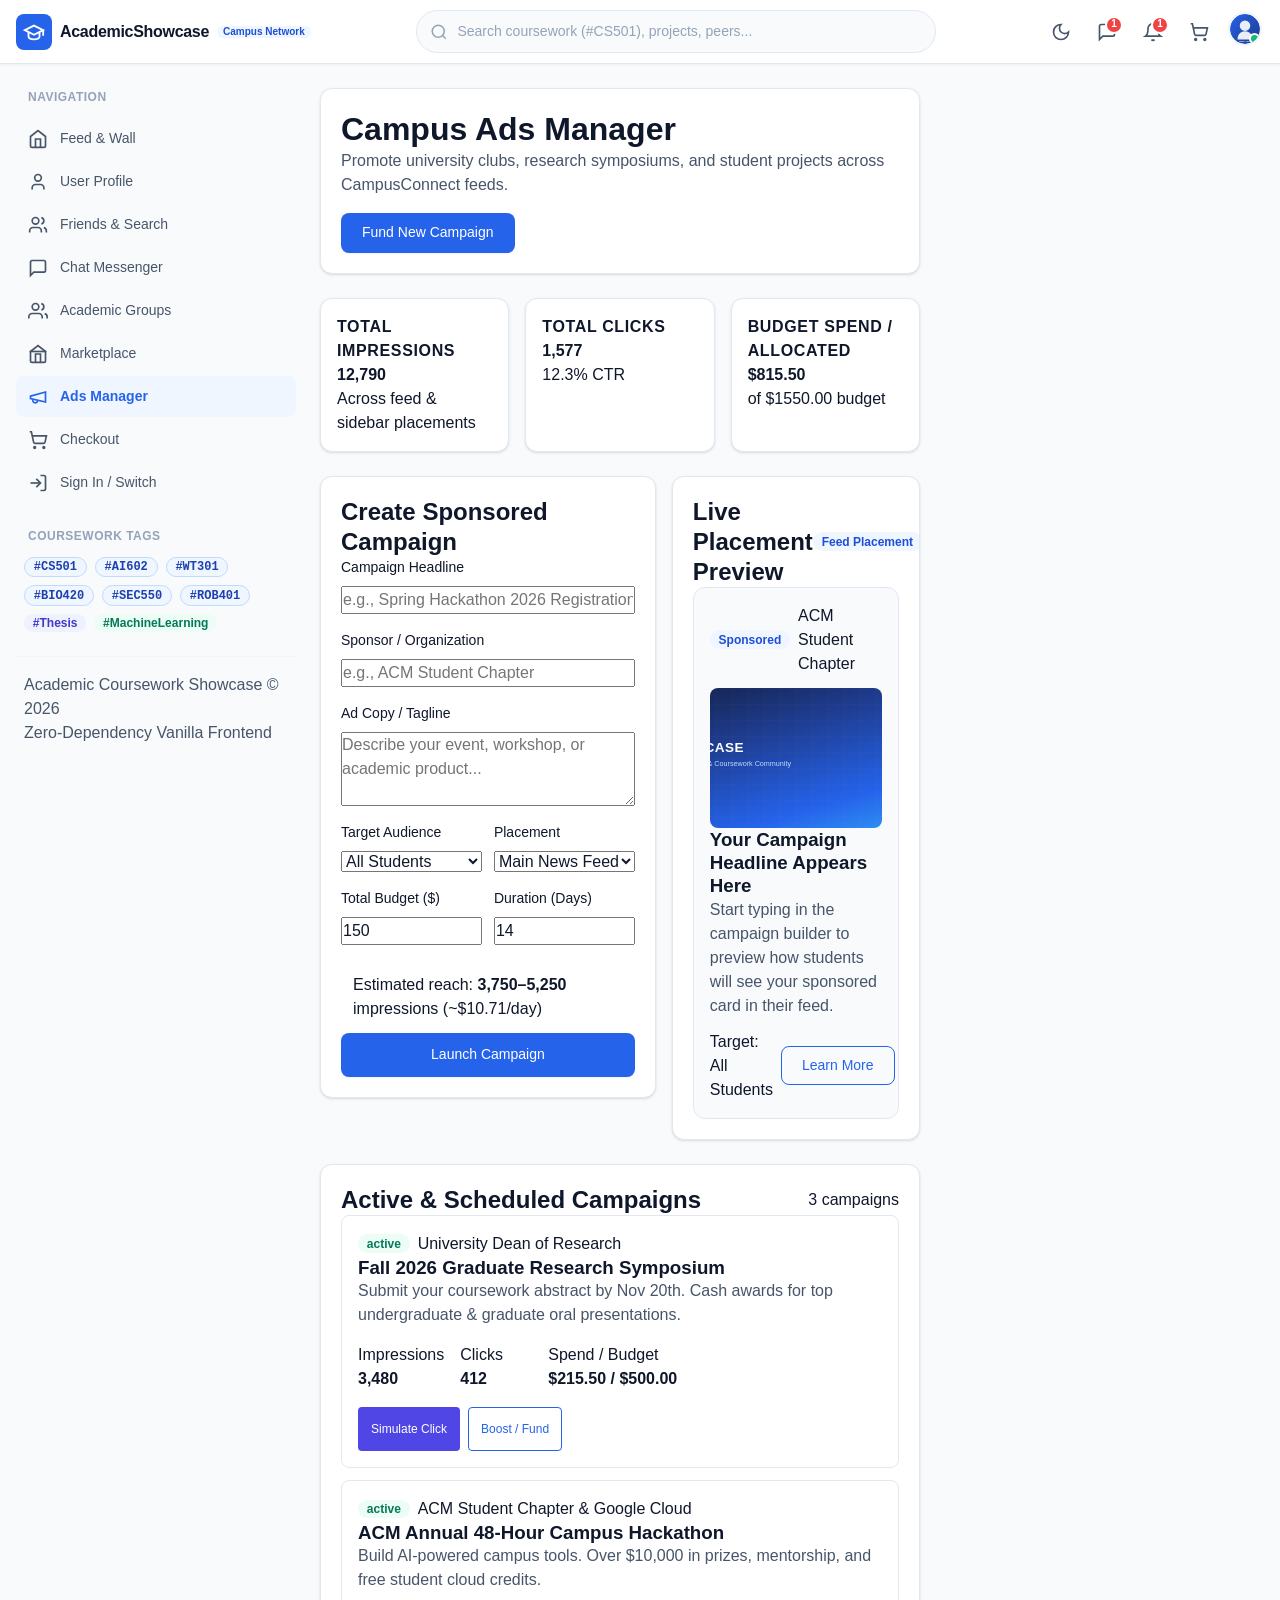
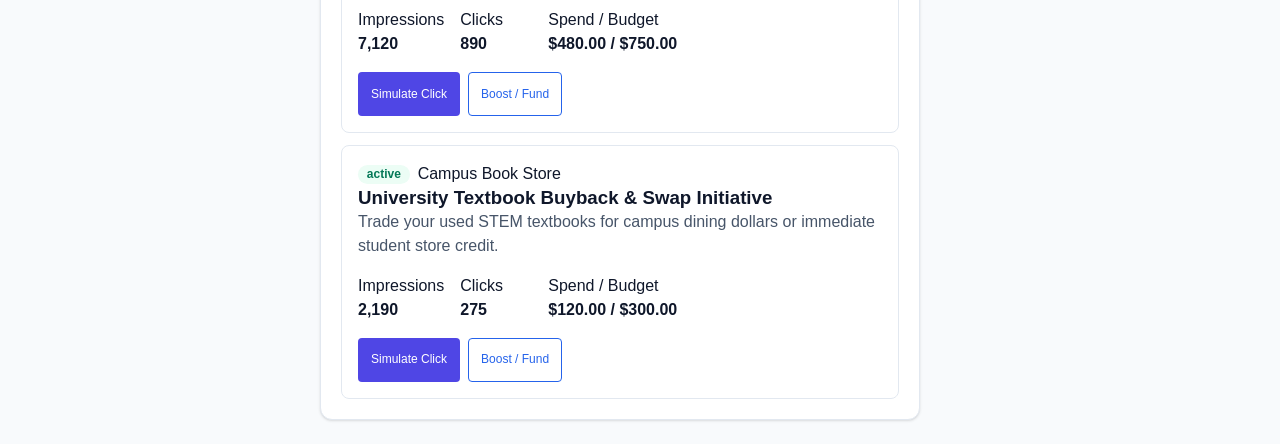
==== pages/ads-manager.html @ 29a6828a "feat(ads): implement campus ads manager KPIs, campaign creator, live preview, and feed injection" ====
<!DOCTYPE html>
<html lang="en" data-theme="light">
<head>
  <meta charset="UTF-8" />
  <meta name="viewport" content="width=device-width, initial-scale=1.0" />
  <title>Ads Manager — CampusConnect</title>
  <meta name="description" content="Create, preview, and track sponsored academic showcase campaigns and hackathon promotions." />
  <link rel="stylesheet" href="../css/variables.css" />
  <link rel="stylesheet" href="../css/reset.css" />
  <link rel="stylesheet" href="../css/layout.css" />
  <link rel="stylesheet" href="../css/components.css" />
  <link rel="stylesheet" href="../css/pages/ads.css" />
</head>
<body>
  <div class="app-shell">
    <div id="navbarMount"></div>

    <div class="app-layout app-layout--two-col">
      <div id="sidebarMount"></div>

      <main class="main-content" id="mainContent">
        <header class="card ads-page-header mb-4">
          <div>
            <h1 class="font-xl font-weight-bold">Campus Ads Manager</h1>
            <p class="font-sm text-secondary mt-1">
              Promote university clubs, research symposiums, and student projects across CampusConnect feeds.
            </p>
          </div>
          <a href="checkout.html?type=ad" class="btn btn-primary">Fund New Campaign</a>
        </header>

        <!-- KPI Metrics Dashboard -->
        <section class="ads-kpi-grid mb-4" aria-label="Campaign Performance Metrics">
          <article class="card kpi-card">
            <span class="font-xs text-secondary kpi-label">Total Impressions</span>
            <strong class="font-xl font-weight-bold mt-1" id="kpiImpressions">0</strong>
            <span class="font-xs text-success mt-1">Across feed &amp; sidebar placements</span>
          </article>

          <article class="card kpi-card">
            <span class="font-xs text-secondary kpi-label">Total Clicks</span>
            <strong class="font-xl font-weight-bold mt-1" id="kpiClicks">0</strong>
            <span class="font-xs text-primary mt-1" id="kpiCtr">0.0% CTR</span>
          </article>

          <article class="card kpi-card">
            <span class="font-xs text-secondary kpi-label">Budget Spend / Allocated</span>
            <strong class="font-xl font-weight-bold mt-1" id="kpiSpend">$0.00</strong>
            <span class="font-xs text-secondary mt-1" id="kpiBudgetAllocated">of $0.00 budget</span>
          </article>
        </section>

        <!-- Campaign Builder + Live Preview Split -->
        <section class="ads-builder-grid mb-4" aria-label="Campaign Creator and Live Preview">
          <div class="card ads-form-card">
            <h2 class="font-md font-weight-semibold mb-3">Create Sponsored Campaign</h2>
            <form id="ad-campaign-form">
              <div class="form-group">
                <label class="form-label" for="adTitleInput">Campaign Headline</label>
                <input
                  type="text"
                  id="adTitleInput"
                  class="form-input"
                  required
                  placeholder="e.g., Spring Hackathon 2026 Registration"
                />
              </div>

              <div class="form-group">
                <label class="form-label" for="adSponsorInput">Sponsor / Organization</label>
                <input
                  type="text"
                  id="adSponsorInput"
                  class="form-input"
                  required
                  placeholder="e.g., ACM Student Chapter"
                />
              </div>

              <div class="form-group">
                <label class="form-label" for="adTaglineInput">Ad Copy / Tagline</label>
                <textarea
                  id="adTaglineInput"
                  class="form-input"
                  rows="3"
                  required
                  placeholder="Describe your event, workshop, or academic product..."
                ></textarea>
              </div>

              <div class="ads-form-row-2">
                <div class="form-group">
                  <label class="form-label" for="adAudienceInput">Target Audience</label>
                  <select id="adAudienceInput" class="form-input">
                    <option value="All Students">All Students</option>
                    <option value="CS & Engineering">CS &amp; Engineering</option>
                    <option value="Data Science & AI">Data Science &amp; AI</option>
                    <option value="Design & Media">Design &amp; Media</option>
                    <option value="Final Year Capstone">Final Year Capstone</option>
                  </select>
                </div>

                <div class="form-group">
                  <label class="form-label" for="adPlacementInput">Placement</label>
                  <select id="adPlacementInput" class="form-input">
                    <option value="feed">Main News Feed</option>
                    <option value="all">Feed &amp; Right Rail</option>
                  </select>
                </div>
              </div>

              <div class="ads-form-row-2">
                <div class="form-group">
                  <label class="form-label" for="adBudgetInput">Total Budget ($)</label>
                  <input type="number" id="adBudgetInput" class="form-input" min="10" step="5" value="150" required />
                </div>

                <div class="form-group">
                  <label class="form-label" for="adDurationInput">Duration (Days)</label>
                  <input type="number" id="adDurationInput" class="form-input" min="1" max="90" value="14" required />
                </div>
              </div>

              <div class="ads-estimator font-xs text-secondary mb-3" id="adEstimatorBox">
                Estimated reach: <strong>3,750–5,200</strong> impressions (~$10.71/day)
              </div>

              <p id="adFormFeedback" class="font-xs mb-3 hidden" role="status"></p>

              <button type="submit" class="btn btn-primary btn-block" id="launchCampaignBtn">
                Launch Campaign
              </button>
            </form>
          </div>

          <!-- Live Ad Preview -->
          <aside class="card ads-preview-card" aria-label="Live Ad Preview">
            <div class="flex items-center justify-between mb-3">
              <h2 class="font-md font-weight-semibold">Live Placement Preview</h2>
              <span class="badge badge-primary" id="previewPlacementBadge">Feed Placement</span>
            </div>

            <div id="ad-live-preview" class="ad-preview">
              <div class="ad-preview-header">
                <span class="badge badge-primary">Sponsored</span>
                <span class="font-xs text-muted" id="previewSponsorName">ACM Student Chapter</span>
              </div>
              <img src="../assets/images/cover-default.svg" alt="Campaign banner preview" class="ad-preview-banner" />
              <h3 class="font-md font-weight-bold mt-3" id="previewAdTitle">Your Campaign Headline Appears Here</h3>
              <p class="font-sm text-secondary mt-2" id="previewAdTagline">
                Start typing in the campaign builder to preview how students will see your sponsored card in their feed.
              </p>
              <div class="ad-preview-footer mt-3">
                <span class="font-xs text-muted" id="previewAudience">Target: All Students</span>
                <button type="button" class="btn btn-outline-primary btn-xs">Learn More</button>
              </div>
            </div>
          </aside>
        </section>

        <!-- Active Campaigns List -->
        <section class="card ads-campaigns-section" aria-label="Active Campaigns">
          <div class="flex items-center justify-between gap-2 mb-3">
            <h2 class="font-md font-weight-semibold">Active &amp; Scheduled Campaigns</h2>
            <span class="font-xs text-secondary" id="campaignsCountLabel">0 campaigns</span>
          </div>

          <div id="campaignsList" class="campaigns-list"></div>
        </section>
      </main>
    </div>

    <div id="mobileNavMount"></div>
  </div>

  <script type="module" src="../js/pages/ads.js"></script>
</body>
</html>
---- css/variables.css ----
/**
 * Academic Coursework Showcase — Design Tokens & Theme Variables
 * css/variables.css
 */

:root {
  /* Color Palette — Primary (Sapphire Blue) */
  --color-primary-50: #eff6ff;
  --color-primary-100: #dbeafe;
  --color-primary-200: #bfdbfe;
  --color-primary-300: #93c5fd;
  --color-primary-400: #60a5fa;
  --color-primary-500: #3b82f6;
  --color-primary-600: #2563eb;
  --color-primary-700: #1d4ed8;
  --color-primary-800: #1e40af;
  --color-primary-900: #1e3a8a;
  --color-primary: #2563eb;
  --color-primary-hover: #1d4ed8;
  --color-primary-light: #eff6ff;
  --color-primary-contrast: #ffffff;

  /* Color Palette — Secondary (Indigo) */
  --color-secondary-50: #eef2ff;
  --color-secondary-100: #e0e7ff;
  --color-secondary-200: #c7d2fe;
  --color-secondary-300: #a5b4fc;
  --color-secondary-500: #6366f1;
  --color-secondary-600: #4f46e5;
  --color-secondary-700: #4338ca;
  --color-secondary: #4f46e5;
  --color-secondary-hover: #4338ca;

  /* Color Palette — Accent / Success (Emerald Green) */
  --color-accent-50: #ecfdf5;
  --color-accent-100: #d1fae5;
  --color-accent-500: #10b981;
  --color-accent-600: #059669;
  --color-accent-700: #047857;
  --color-accent: #059669;
  --color-accent-hover: #047857;
  --color-success: #10b981;
  --color-success-bg: #ecfdf5;

  /* Status Colors */
  --color-warning-50: #fffbeb;
  --color-warning-500: #f59e0b;
  --color-warning-600: #d97706;
  --color-warning: #f59e0b;
  --color-warning-bg: #fffbeb;

  --color-danger-50: #fef2f2;
  --color-danger-500: #ef4444;
  --color-danger-600: #dc2626;
  --color-danger: #ef4444;
  --color-danger-bg: #fef2f2;

  --color-info-50: #f0f9ff;
  --color-info-500: #0ea5e9;
  --color-info-600: #0284c7;
  --color-info: #0284c7;

  /* Neutrals (Slate / Gray) */
  --color-gray-50: #f8fafc;
  --color-gray-100: #f1f5f9;
  --color-gray-200: #e2e8f0;
  --color-gray-300: #cbd5e1;
  --color-gray-400: #94a3b8;
  --color-gray-500: #64748b;
  --color-gray-600: #475569;
  --color-gray-700: #334155;
  --color-gray-800: #1e293b;
  --color-gray-900: #0f172a;

  /* Semantic Light Surfaces */
  --bg-body: #f8fafc;
  --bg-surface: #ffffff;
  --bg-surface-hover: #f1f5f9;
  --bg-surface-active: #e2e8f0;
  --bg-surface-subtle: #f8fafc;
  --bg-sidebar: #ffffff;
  --bg-card: #ffffff;
  --bg-input: #ffffff;
  --bg-modal-overlay: rgba(15, 23, 42, 0.6);

  /* Typography Colors */
  --text-primary: #0f172a;
  --text-secondary: #475569;
  --text-muted: #94a3b8;
  --text-inverse: #ffffff;
  --text-link: #2563eb;
  --text-link-hover: #1d4ed8;

  /* Border Colors */
  --border-color: #e2e8f0;
  --border-color-light: #f1f5f9;
  --border-color-strong: #cbd5e1;
  --border-focus: #3b82f6;

  /* Typography */
  --font-sans: 'Inter', -apple-system, BlinkMacSystemFont, 'Segoe UI', Roboto, Helvetica, Arial, sans-serif;
  --font-mono: ui-monospace, SFMono-Regular, Menlo, Monaco, Consolas, monospace;

  --font-xs: 0.75rem;     /* 12px */
  --font-sm: 0.875rem;    /* 14px */
  --font-base: 1rem;       /* 16px */
  --font-lg: 1.125rem;    /* 18px */
  --font-xl: 1.25rem;     /* 20px */
  --font-2xl: 1.5rem;     /* 24px */
  --font-3xl: 1.875rem;   /* 30px */

  --font-weight-normal: 400;
  --font-weight-medium: 500;
  --font-weight-semibold: 600;
  --font-weight-bold: 700;
  --font-weight-extrabold: 800;

  --line-height-tight: 1.25;
  --line-height-normal: 1.5;
  --line-height-relaxed: 1.625;

  /* Spacing */
  --space-1: 0.25rem;  /* 4px */
  --space-2: 0.5rem;   /* 8px */
  --space-3: 0.75rem;  /* 12px */
  --space-4: 1rem;     /* 16px */
  --space-5: 1.25rem;  /* 20px */
  --space-6: 1.5rem;   /* 24px */
  --space-7: 1.75rem;  /* 28px */
  --space-8: 2rem;     /* 32px */
  --space-10: 2.5rem;  /* 40px */
  --space-12: 3rem;    /* 48px */

  /* Border Radii */
  --radius-sm: 4px;
  --radius-md: 8px;
  --radius-lg: 12px;
  --radius-xl: 16px;
  --radius-2xl: 20px;
  --radius-full: 9999px;

  /* Shadows */
  --shadow-xs: 0 1px 2px 0 rgba(0, 0, 0, 0.05);
  --shadow-sm: 0 1px 3px 0 rgba(0, 0, 0, 0.1), 0 1px 2px -1px rgba(0, 0, 0, 0.1);
  --shadow-md: 0 4px 6px -1px rgba(0, 0, 0, 0.1), 0 2px 4px -2px rgba(0, 0, 0, 0.1);
  --shadow-lg: 0 10px 15px -3px rgba(0, 0, 0, 0.1), 0 4px 6px -4px rgba(0, 0, 0, 0.1);
  --shadow-xl: 0 20px 25px -5px rgba(0, 0, 0, 0.1), 0 8px 10px -6px rgba(0, 0, 0, 0.1);

  /* Transitions */
  --transition-fast: 150ms cubic-bezier(0.4, 0, 0.2, 1);
  --transition-base: 250ms cubic-bezier(0.4, 0, 0.2, 1);
  --transition-slow: 350ms cubic-bezier(0.4, 0, 0.2, 1);

  /* Layout dimensions */
  --navbar-height: 64px;
  --sidebar-width: 280px;
  --right-sidebar-width: 320px;
  --max-content-width: 1440px;

  /* Z-index layers */
  --z-index-dropdown: 1000;
  --z-index-sticky: 1020;
  --z-index-drawer: 1030;
  --z-index-modal-backdrop: 1040;
  --z-index-modal: 1050;
  --z-index-toast: 1080;
}

/* Dark Mode Tokens */
[data-theme="dark"] {
  --bg-body: #0b1120;
  --bg-surface: #1e293b;
  --bg-surface-hover: #334155;
  --bg-surface-active: #475569;
  --bg-surface-subtle: #131d2e;
  --bg-sidebar: #0f172a;
  --bg-card: #1e293b;
  --bg-input: #0f172a;
  --bg-modal-overlay: rgba(0, 0, 0, 0.75);

  --text-primary: #f8fafc;
  --text-secondary: #cbd5e1;
  --text-muted: #64748b;
  --text-inverse: #0f172a;
  --text-link: #60a5fa;
  --text-link-hover: #93c5fd;

  --border-color: #334155;
  --border-color-light: #1e293b;
  --border-color-strong: #475569;
  --border-focus: #60a5fa;

  --color-primary-light: rgba(37, 99, 235, 0.15);
  --color-secondary-50: rgba(79, 70, 229, 0.15);
  --color-secondary-300: #818cf8;
  --color-accent-50: rgba(16, 185, 129, 0.15);
  --color-warning-50: rgba(245, 158, 11, 0.15);
  --color-danger-50: rgba(239, 68, 68, 0.15);

  --shadow-xs: 0 1px 2px 0 rgba(0, 0, 0, 0.3);
  --shadow-sm: 0 1px 3px 0 rgba(0, 0, 0, 0.4), 0 1px 2px -1px rgba(0, 0, 0, 0.4);
  --shadow-md: 0 4px 6px -1px rgba(0, 0, 0, 0.4), 0 2px 4px -2px rgba(0, 0, 0, 0.4);
  --shadow-lg: 0 10px 15px -3px rgba(0, 0, 0, 0.5), 0 4px 6px -4px rgba(0, 0, 0, 0.5);
  --shadow-xl: 0 20px 25px -5px rgba(0, 0, 0, 0.6), 0 8px 10px -6px rgba(0, 0, 0, 0.6);
}
---- css/layout.css ----
/**
 * Academic Coursework Showcase — Core Layout Grid & Responsive Architecture
 * css/layout.css
 */

/* App Wrapper */
.app-shell {
  display: flex;
  flex-direction: column;
  min-height: 100vh;
  background-color: var(--bg-body);
}

/* Global Container */
.container {
  width: 100%;
  max-width: var(--max-content-width);
  margin-left: auto;
  margin-right: auto;
  padding-left: var(--space-4);
  padding-right: var(--space-4);
}

/* 3-Column Desktop Application Grid */
.app-layout {
  display: grid;
  grid-template-columns: var(--sidebar-width) minmax(0, 1fr) var(--right-sidebar-width);
  gap: var(--space-6);
  max-width: var(--max-content-width);
  margin: 0 auto;
  padding: var(--space-6) var(--space-4);
  min-height: calc(100vh - var(--navbar-height));
  width: 100%;
}

/* Left Navigation Column */
.sidebar-left {
  position: sticky;
  top: calc(var(--navbar-height) + var(--space-6));
  height: calc(100vh - var(--navbar-height) - var(--space-8));
  overflow-y: auto;
  scrollbar-width: thin;
}

/* Center Content Column */
.main-content {
  min-width: 0;
  display: flex;
  flex-direction: column;
  gap: var(--space-6);
}

/* Right Widget / Sponsored Column */
.sidebar-right {
  position: sticky;
  top: calc(var(--navbar-height) + var(--space-6));
  height: calc(100vh - var(--navbar-height) - var(--space-8));
  overflow-y: auto;
  scrollbar-width: thin;
  display: flex;
  flex-direction: column;
  gap: var(--space-6);
}

/* Custom Scrollbars for Sidebars */
.sidebar-left::-webkit-scrollbar,
.sidebar-right::-webkit-scrollbar {
  width: 6px;
}

.sidebar-left::-webkit-scrollbar-thumb,
.sidebar-right::-webkit-scrollbar-thumb {
  background-color: var(--border-color-strong);
  border-radius: var(--radius-full);
}

/* ==========================================================================
   Mobile Off-Canvas Drawer & Overlay
   ========================================================================== */
.drawer-backdrop {
  position: fixed;
  inset: 0;
  background-color: var(--bg-modal-overlay);
  z-index: var(--z-index-drawer);
  opacity: 0;
  visibility: hidden;
  transition: opacity var(--transition-base), visibility var(--transition-base);
}

body.drawer-open .drawer-backdrop {
  opacity: 1;
  visibility: visible;
}

/* Lock body scroll when drawer or modal is active */
body.drawer-open,
body.modal-open {
  overflow: hidden;
}

/* ==========================================================================
   Mobile Bottom Tab Navigation
   ========================================================================== */
.mobile-bottom-nav {
  display: none;
  position: fixed;
  bottom: 0;
  left: 0;
  right: 0;
  height: 60px;
  background-color: var(--bg-surface);
  border-top: 1px solid var(--border-color);
  z-index: var(--z-index-sticky);
  box-shadow: 0 -2px 10px rgba(0, 0, 0, 0.05);
  justify-content: space-around;
  align-items: center;
  padding: 0 var(--space-2);
}

.mobile-bottom-nav-item {
  display: flex;
  flex-direction: column;
  align-items: center;
  justify-content: center;
  flex: 1;
  height: 100%;
  color: var(--text-secondary);
  font-size: var(--font-xs);
  gap: 2px;
  min-width: 48px;
  min-height: 48px;
  text-decoration: none;
  transition: color var(--transition-fast);
}

.mobile-bottom-nav-item.active,
.mobile-bottom-nav-item:hover {
  color: var(--color-primary);
}

.mobile-bottom-nav-item svg {
  width: 22px;
  height: 22px;
}

/* ==========================================================================
   Responsive Breakpoints
   ========================================================================== */

/* Tablet Breakpoint (768px - 1024px): 2 Columns */
@media (max-width: 1024px) {
  .app-layout {
    grid-template-columns: 240px minmax(0, 1fr);
    gap: var(--space-4);
    padding: var(--space-4);
  }

  .sidebar-right {
    display: none; /* Collapsed on tablet */
  }

  .hide-tablet {
    display: none !important;
  }
}

/* Mobile Breakpoint (< 768px): 1 Column + Drawer + Bottom Nav */
@media (max-width: 768px) {
  .app-layout {
    display: block;
    padding: var(--space-3) var(--space-3) 76px var(--space-3);
  }

  /* Left sidebar transforms into off-canvas drawer */
  .sidebar-left {
    position: fixed;
    top: 0;
    left: 0;
    bottom: 0;
    width: 280px;
    height: 100vh;
    background-color: var(--bg-surface);
    box-shadow: var(--shadow-xl);
    z-index: calc(var(--z-index-drawer) + 1);
    transform: translateX(-100%);
    transition: transform var(--transition-base);
    padding: var(--space-6) var(--space-4);
    display: flex;
    flex-direction: column;
    overflow-y: auto;
  }

  body.drawer-open .sidebar-left {
    transform: translateX(0);
  }

  .sidebar-right {
    display: none;
  }

  .mobile-bottom-nav {
    display: flex;
  }

  .hide-mobile {
    display: none !important;
  }

  .show-mobile {
    display: block !important;
  }
}

/* Desktop Only Helpers */
@media (min-width: 769px) {
  .show-mobile {
    display: none !important;
  }
}

/* ==========================================================================
   Utility Flex & Grid Helpers
   ========================================================================== */
.flex { display: flex; }
.flex-col { display: flex; flex-direction: column; }
.items-center { align-items: center; }
.items-start { align-items: flex-start; }
.items-end { align-items: flex-end; }
.justify-between { justify-content: space-between; }
.justify-center { justify-content: center; }
.justify-end { justify-content: flex-end; }
.flex-1 { flex: 1; }
.flex-wrap { flex-wrap: wrap; }
.gap-1 { gap: var(--space-1); }
.gap-2 { gap: var(--space-2); }
.gap-3 { gap: var(--space-3); }
.gap-4 { gap: var(--space-4); }
.gap-6 { gap: var(--space-6); }
---- css/components.css ----
/**
 * Academic Coursework Showcase — Reusable UI Components
 * css/components.css
 */

/* ==========================================================================
   Buttons
   ========================================================================== */
.btn {
  display: inline-flex;
  align-items: center;
  justify-content: center;
  gap: var(--space-2);
  padding: 0.625rem 1.25rem;
  font-size: var(--font-sm);
  font-weight: var(--font-weight-medium);
  line-height: 1.25;
  border-radius: var(--radius-md);
  border: 1px solid transparent;
  cursor: pointer;
  transition: all var(--transition-fast);
  white-space: nowrap;
  user-select: none;
  text-decoration: none;
}

.btn:active {
  transform: translateY(1px);
}

.btn:focus-visible {
  outline: 2px solid var(--border-focus);
  outline-offset: 2px;
}

/* Button Variants */
.btn-primary {
  background-color: var(--color-primary);
  color: var(--color-primary-contrast);
  box-shadow: var(--shadow-xs);
}

.btn-primary:hover {
  background-color: var(--color-primary-hover);
  color: var(--color-primary-contrast);
  box-shadow: var(--shadow-sm);
}

.btn-secondary {
  background-color: var(--color-secondary);
  color: #ffffff;
}

.btn-secondary:hover {
  background-color: var(--color-secondary-hover);
  color: #ffffff;
}

.btn-accent {
  background-color: var(--color-accent);
  color: #ffffff;
}

.btn-accent:hover {
  background-color: var(--color-accent-hover);
  color: #ffffff;
}

.btn-outline {
  background-color: transparent;
  border-color: var(--border-color-strong);
  color: var(--text-primary);
}

.btn-outline:hover {
  background-color: var(--bg-surface-hover);
  border-color: var(--text-secondary);
}

.btn-outline-primary {
  background-color: transparent;
  border-color: var(--color-primary);
  color: var(--color-primary);
}

.btn-outline-primary:hover {
  background-color: var(--color-primary-light);
}

.btn-ghost {
  background-color: transparent;
  color: var(--text-secondary);
}

.btn-ghost:hover {
  background-color: var(--bg-surface-hover);
  color: var(--text-primary);
}

.btn-danger {
  background-color: var(--color-danger);
  color: #ffffff;
}

.btn-danger:hover {
  background-color: var(--color-danger-600);
  color: #ffffff;
}

/* Button Sizes */
.btn-sm {
  padding: 0.375rem 0.75rem;
  font-size: var(--font-xs);
  border-radius: var(--radius-sm);
}

.btn-lg {
  padding: 0.75rem 1.5rem;
  font-size: var(--font-base);
  border-radius: var(--radius-lg);
}

.btn-icon {
  padding: 0.5rem;
  width: 38px;
  height: 38px;
  border-radius: var(--radius-full);
}

.btn-icon-sm {
  padding: 0.25rem;
  width: 30px;
  height: 30px;
  border-radius: var(--radius-full);
}

.btn-block {
  width: 100%;
}

/* ==========================================================================
   Cards
   ========================================================================== */
.card {
  background-color: var(--bg-card);
  border: 1px solid var(--border-color);
  border-radius: var(--radius-lg);
  box-shadow: var(--shadow-sm);
  overflow: hidden;
  transition: box-shadow var(--transition-fast), border-color var(--transition-fast);
}

.card-interactive:hover {
  box-shadow: var(--shadow-md);
  border-color: var(--border-color-strong);
}

.card-header {
  display: flex;
  align-items: center;
  justify-content: space-between;
  padding: var(--space-4) var(--space-5);
  border-bottom: 1px solid var(--border-color);
  background-color: var(--bg-card);
}

.card-body {
  padding: var(--space-5);
}

.card-footer {
  display: flex;
  align-items: center;
  justify-content: space-between;
  padding: var(--space-4) var(--space-5);
  border-top: 1px solid var(--border-color);
  background-color: var(--bg-surface-subtle);
}

/* ==========================================================================
   Badges
   ========================================================================== */
.badge {
  display: inline-flex;
  align-items: center;
  gap: var(--space-1);
  padding: 0.2rem 0.55rem;
  font-size: var(--font-xs);
  font-weight: var(--font-weight-semibold);
  line-height: 1;
  border-radius: var(--radius-full);
  white-space: nowrap;
}

.badge-primary {
  background-color: var(--color-primary-light);
  color: var(--color-primary-700);
}

.badge-secondary {
  background-color: var(--color-secondary-50);
  color: var(--color-secondary-700);
}

.badge-accent,
.badge-success {
  background-color: var(--color-accent-50);
  color: var(--color-accent-700);
}

.badge-warning {
  background-color: var(--color-warning-50);
  color: var(--color-warning-600);
}

.badge-danger {
  background-color: var(--color-danger-50);
  color: var(--color-danger-600);
}

.badge-course {
  background-color: var(--color-primary-50);
  color: var(--color-primary-800);
  border: 1px solid var(--color-primary-200);
  font-family: var(--font-mono);
}

[data-theme="dark"] .badge-primary {
  color: var(--color-primary-300);
}
[data-theme="dark"] .badge-course {
  background-color: rgba(37, 99, 235, 0.2);
  color: var(--color-primary-300);
  border-color: rgba(37, 99, 235, 0.4);
}

/* ==========================================================================
   Form Controls & Inputs
   ========================================================================== */
.form-group {
  display: flex;
  flex-direction: column;
  gap: var(--space-2);
  margin-bottom: var(--space-4);
}

.form-label {
  font-size: var(--font-sm);
  font-weight: var(--font-weight-medium);
  color: var(--text-primary);
}

.form-control {
  width: 100%;
  padding: 0.625rem 0.875rem;
  font-size: var(--font-sm);
  color: var(--text-primary);
  background-color: var(--bg-input);
  border: 1px solid var(--border-color);
  border-radius: var(--radius-md);
  transition: border-color var(--transition-fast), box-shadow var(--transition-fast);
}

.form-control:focus {
  outline: none;
  border-color: var(--border-focus);
  box-shadow: 0 0 0 3px rgba(37, 99, 235, 0.15);
}

.form-control::placeholder {
  color: var(--text-muted);
}

textarea.form-control {
  resize: vertical;
  min-height: 80px;
}

.input-group {
  position: relative;
  display: flex;
  align-items: center;
  width: 100%;
}

.input-group .form-control {
  padding-left: 2.5rem;
}

.input-group-icon {
  position: absolute;
  left: 0.875rem;
  color: var(--text-muted);
  pointer-events: none;
  display: flex;
  align-items: center;
  justify-content: center;
}

.input-group-icon svg {
  width: 18px;
  height: 18px;
}

.form-helper {
  font-size: var(--font-xs);
  color: var(--text-muted);
}

.is-invalid {
  border-color: var(--color-danger) !important;
}

.invalid-feedback {
  font-size: var(--font-xs);
  color: var(--color-danger);
  margin-top: 2px;
}

/* ==========================================================================
   Avatars
   ========================================================================== */
.avatar {
  position: relative;
  display: inline-flex;
  align-items: center;
  justify-content: center;
  border-radius: var(--radius-full);
  overflow: hidden;
  background-color: var(--bg-surface-hover);
  border: 2px solid var(--border-color-light);
  flex-shrink: 0;
  width: 40px;
  height: 40px;
}

.avatar img {
  width: 100%;
  height: 100%;
  object-fit: cover;
}

.avatar-xs { width: 26px; height: 26px; }
.avatar-sm { width: 34px; height: 34px; }
.avatar-md { width: 42px; height: 42px; }
.avatar-lg { width: 56px; height: 56px; }
.avatar-xl { width: 84px; height: 84px; }
.avatar-2xl { width: 120px; height: 120px; }

/* Status dot on avatar */
.avatar-status {
  position: absolute;
  bottom: 0;
  right: 0;
  width: 11px;
  height: 11px;
  border-radius: var(--radius-full);
  border: 2px solid var(--bg-surface);
}

.avatar-status.online { background-color: var(--color-success); }
.avatar-status.offline { background-color: var(--color-gray-400); }

/* ==========================================================================
   Dropdowns
   ========================================================================== */
.dropdown {
  position: relative;
  display: inline-block;
}

.dropdown-menu {
  position: absolute;
  top: calc(100% + var(--space-2));
  right: 0;
  min-width: 210px;
  background-color: var(--bg-surface);
  border: 1px solid var(--border-color);
  border-radius: var(--radius-lg);
  box-shadow: var(--shadow-lg);
  padding: var(--space-2);
  z-index: var(--z-index-dropdown);
  display: none;
  flex-direction: column;
  gap: 2px;
}

.dropdown.open .dropdown-menu,
.dropdown-menu.show {
  display: flex;
}

.dropdown-item {
  display: flex;
  align-items: center;
  gap: var(--space-3);
  padding: var(--space-2) var(--space-3);
  font-size: var(--font-sm);
  color: var(--text-primary);
  border-radius: var(--radius-sm);
  cursor: pointer;
  text-decoration: none;
  transition: background-color var(--transition-fast), color var(--transition-fast);
}

.dropdown-item:hover {
  background-color: var(--bg-surface-hover);
  color: var(--color-primary);
}

.dropdown-item svg {
  width: 18px;
  height: 18px;
  color: var(--text-muted);
}

.dropdown-item:hover svg {
  color: var(--color-primary);
}

.dropdown-divider {
  height: 1px;
  background-color: var(--border-color);
  margin: var(--space-1) 0;
}

/* ==========================================================================
   Tabs
   ========================================================================== */
.tab-nav {
  display: flex;
  gap: var(--space-4);
  border-bottom: 1px solid var(--border-color);
  overflow-x: auto;
  scrollbar-width: none;
}

.tab-nav::-webkit-scrollbar {
  display: none;
}

.tab-btn {
  display: inline-flex;
  align-items: center;
  gap: var(--space-2);
  padding: var(--space-3) var(--space-2);
  font-size: var(--font-sm);
  font-weight: var(--font-weight-medium);
  color: var(--text-secondary);
  border-bottom: 2px solid transparent;
  cursor: pointer;
  white-space: nowrap;
  transition: all var(--transition-fast);
}

.tab-btn:hover {
  color: var(--color-primary);
}

.tab-btn.active {
  color: var(--color-primary);
  border-bottom-color: var(--color-primary);
}

.tab-content {
  margin-top: var(--space-4);
}

.tab-pane {
  display: none;
}

.tab-pane.active {
  display: block;
}

/* ==========================================================================
   Modal Dialog
   ========================================================================== */
.modal-backdrop {
  position: fixed;
  inset: 0;
  background-color: var(--bg-modal-overlay);
  backdrop-filter: blur(2px);
  z-index: var(--z-index-modal-backdrop);
  display: flex;
  align-items: center;
  justify-content: center;
  padding: var(--space-4);
  opacity: 0;
  visibility: hidden;
  transition: opacity var(--transition-base), visibility var(--transition-base);
}

.modal-backdrop.open {
  opacity: 1;
  visibility: visible;
}

.modal-dialog {
  background-color: var(--bg-surface);
  border: 1px solid var(--border-color);
  border-radius: var(--radius-xl);
  box-shadow: var(--shadow-xl);
  width: 100%;
  max-width: 560px;
  max-height: calc(100vh - 48px);
  display: flex;
  flex-direction: column;
  transform: scale(0.95);
  transition: transform var(--transition-base);
  overflow: hidden;
}

.modal-backdrop.open .modal-dialog {
  transform: scale(1);
}

.modal-header {
  display: flex;
  align-items: center;
  justify-content: space-between;
  padding: var(--space-4) var(--space-6);
  border-bottom: 1px solid var(--border-color);
}

.modal-title {
  font-size: var(--font-lg);
  font-weight: var(--font-weight-semibold);
  color: var(--text-primary);
}

.modal-close {
  display: flex;
  align-items: center;
  justify-content: center;
  width: 32px;
  height: 32px;
  border-radius: var(--radius-full);
  color: var(--text-muted);
  cursor: pointer;
  transition: background-color var(--transition-fast), color var(--transition-fast);
}

.modal-close:hover {
  background-color: var(--bg-surface-hover);
  color: var(--text-primary);
}

.modal-close svg {
  width: 20px;
  height: 20px;
}

.modal-body {
  padding: var(--space-6);
  overflow-y: auto;
  color: var(--text-secondary);
}

.modal-footer {
  display: flex;
  align-items: center;
  justify-content: flex-end;
  gap: var(--space-3);
  padding: var(--space-4) var(--space-6);
  border-top: 1px solid var(--border-color);
  background-color: var(--bg-surface-subtle);
}
---- css/pages/ads.css ----
/* ==========================================================================
   Ads Manager Page Styles
   KPI metric cards, campaign creator + live preview split, campaign list
   ========================================================================== */

.ads-page-header {
  display: flex;
  align-items: center;
  justify-content: space-between;
  gap: var(--space-4);
  flex-wrap: wrap;
  padding: var(--space-5);
}

.ads-kpi-grid {
  display: grid;
  grid-template-columns: repeat(3, minmax(0, 1fr));
  gap: var(--space-4);
}

.kpi-card {
  display: flex;
  flex-direction: column;
  padding: var(--space-4);
}

.kpi-label {
  text-transform: uppercase;
  letter-spacing: 0.04em;
  font-weight: var(--font-weight-semibold);
}

.ads-builder-grid {
  display: grid;
  grid-template-columns: 1.15fr 0.85fr;
  gap: var(--space-4);
  align-items: start;
}

.ads-form-card,
.ads-preview-card,
.ads-campaigns-section {
  padding: var(--space-5);
}

.ads-form-row-2 {
  display: grid;
  grid-template-columns: repeat(2, minmax(0, 1fr));
  gap: var(--space-3);
}

.ads-estimator {
  padding: var(--space-3);
  border-radius: var(--radius-md);
  background: var(--bg-hover);
  border: 1px solid var(--border-subtle);
}

.btn-block {
  width: 100%;
  min-height: 44px;
  justify-content: center;
}

.ad-preview {
  padding: var(--space-4);
  border-radius: var(--radius-lg);
  border: 1px solid var(--border-color);
  background: var(--bg-body);
}

.ad-preview-header {
  display: flex;
  align-items: center;
  justify-content: space-between;
  gap: var(--space-2);
  margin-bottom: var(--space-3);
}

.ad-preview-banner {
  width: 100%;
  height: 140px;
  object-fit: cover;
  border-radius: var(--radius-md);
  background: var(--bg-hover);
}

.ad-preview-footer {
  display: flex;
  align-items: center;
  justify-content: space-between;
  gap: var(--space-2);
  padding-top: var(--space-3);
  border-top: 1px solid var(--border-subtle);
}

.campaigns-list {
  display: flex;
  flex-direction: column;
  gap: var(--space-3);
}

.campaign-row {
  display: flex;
  align-items: center;
  justify-content: space-between;
  gap: var(--space-4);
  flex-wrap: wrap;
  padding: var(--space-4);
  border-radius: var(--radius-md);
  border: 1px solid var(--border-color);
  background: var(--bg-surface);
}

.campaign-row-main {
  flex: 1 1 260px;
  min-width: 0;
}

.campaign-stats {
  display: flex;
  align-items: center;
  gap: var(--space-4);
  flex-wrap: wrap;
}

.campaign-stat-item {
  display: flex;
  flex-direction: column;
  min-width: 72px;
}

.campaign-actions {
  display: flex;
  align-items: center;
  gap: var(--space-2);
  flex-wrap: wrap;
}

.campaign-actions .btn {
  min-height: 44px;
}

@media (max-width: 1024px) {
  .ads-builder-grid {
    grid-template-columns: 1fr;
  }
}

@media (max-width: 767px) {
  .ads-kpi-grid,
  .ads-form-row-2 {
    grid-template-columns: 1fr;
  }

  .ads-page-header,
  .ads-form-card,
  .ads-preview-card,
  .ads-campaigns-section {
    padding: var(--space-4);
  }

  .ads-page-header .btn,
  .campaign-actions,
  .campaign-actions .btn {
    width: 100%;
    justify-content: center;
  }
}
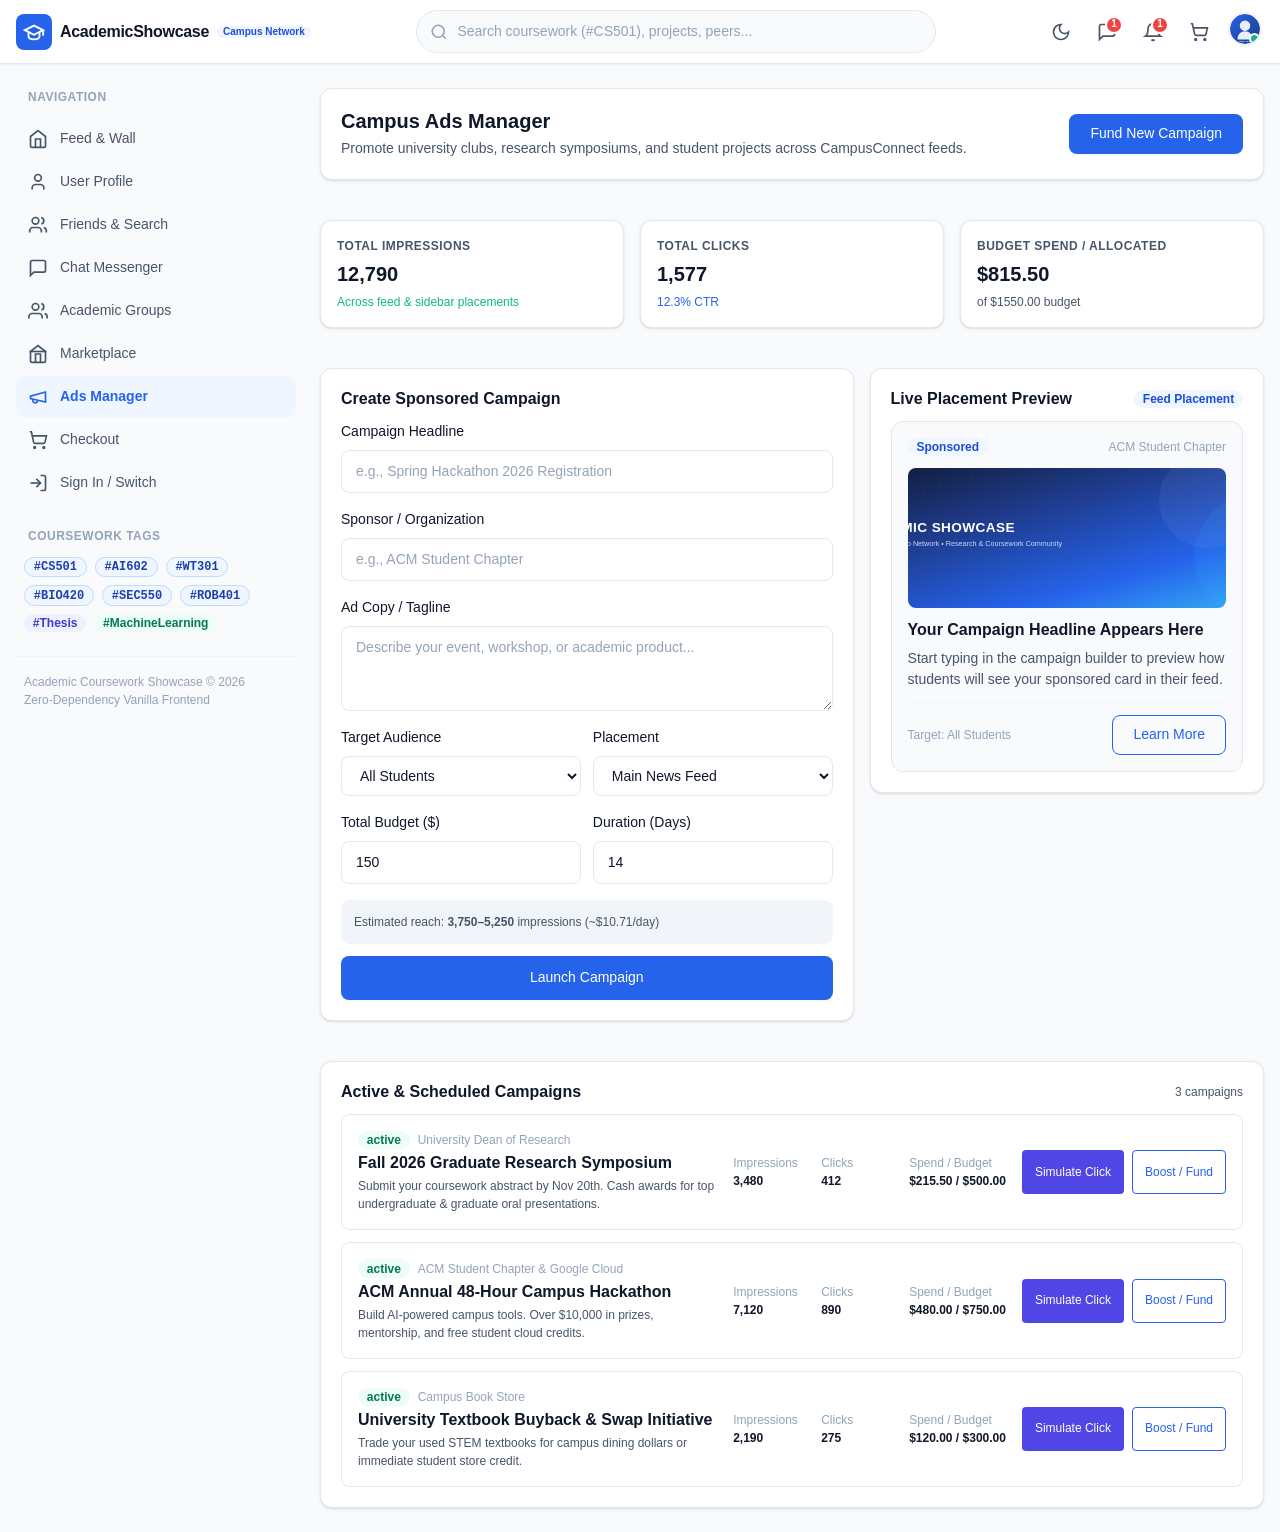
==== commit e072dffd: "fix(ui): add utility classes, align shared page shell, and polish mobile responsiveness (navbar, tab" ====
--- a/pages/ads-manager.html
+++ b/pages/ads-manager.html
@@ -15,8 +15,8 @@
   <div class="app-shell">
     <div id="navbarMount"></div>
 
-    <div class="app-layout app-layout--two-col">
-      <div id="sidebarMount"></div>
+    <div class="app-layout app-layout--two-col app-container">
+      <aside id="sidebarMount" class="sidebar-left" role="navigation" aria-label="Main Navigation"></aside>
 
       <main class="main-content" id="mainContent">
         <header class="card ads-page-header mb-4">
@@ -60,7 +60,7 @@
                 <input
                   type="text"
                   id="adTitleInput"
-                  class="form-input"
+                  class="form-control"
                   required
                   placeholder="e.g., Spring Hackathon 2026 Registration"
                 />
@@ -71,7 +71,7 @@
                 <input
                   type="text"
                   id="adSponsorInput"
-                  class="form-input"
+                  class="form-control"
                   required
                   placeholder="e.g., ACM Student Chapter"
                 />
@@ -81,7 +81,7 @@
                 <label class="form-label" for="adTaglineInput">Ad Copy / Tagline</label>
                 <textarea
                   id="adTaglineInput"
-                  class="form-input"
+                  class="form-control"
                   rows="3"
                   required
                   placeholder="Describe your event, workshop, or academic product..."
@@ -91,7 +91,7 @@
               <div class="ads-form-row-2">
                 <div class="form-group">
                   <label class="form-label" for="adAudienceInput">Target Audience</label>
-                  <select id="adAudienceInput" class="form-input">
+                  <select id="adAudienceInput" class="form-control">
                     <option value="All Students">All Students</option>
                     <option value="CS & Engineering">CS &amp; Engineering</option>
                     <option value="Data Science & AI">Data Science &amp; AI</option>
@@ -102,7 +102,7 @@
 
                 <div class="form-group">
                   <label class="form-label" for="adPlacementInput">Placement</label>
-                  <select id="adPlacementInput" class="form-input">
+                  <select id="adPlacementInput" class="form-control">
                     <option value="feed">Main News Feed</option>
                     <option value="all">Feed &amp; Right Rail</option>
                   </select>
@@ -112,12 +112,12 @@
               <div class="ads-form-row-2">
                 <div class="form-group">
                   <label class="form-label" for="adBudgetInput">Total Budget ($)</label>
-                  <input type="number" id="adBudgetInput" class="form-input" min="10" step="5" value="150" required />
+                  <input type="number" id="adBudgetInput" class="form-control" min="10" step="5" value="150" required />
                 </div>
 
                 <div class="form-group">
                   <label class="form-label" for="adDurationInput">Duration (Days)</label>
-                  <input type="number" id="adDurationInput" class="form-input" min="1" max="90" value="14" required />
+                  <input type="number" id="adDurationInput" class="form-control" min="1" max="90" value="14" required />
                 </div>
               </div>
 
--- a/css/layout.css
+++ b/css/layout.css
@@ -236,3 +236,77 @@
 .gap-3 { gap: var(--space-3); }
 .gap-4 { gap: var(--space-4); }
 .gap-6 { gap: var(--space-6); }
+
+
+/* ==========================================================================
+   Utility Helpers (typography, color, spacing, visibility)
+   ========================================================================== */
+.hidden { display: none !important; }
+.sr-only {
+  position: absolute;
+  width: 1px;
+  height: 1px;
+  padding: 0;
+  margin: -1px;
+  overflow: hidden;
+  clip: rect(0, 0, 0, 0);
+  white-space: nowrap;
+  border: 0;
+}
+
+.font-xs { font-size: var(--font-xs); }
+.font-sm { font-size: var(--font-sm); }
+.font-base { font-size: var(--font-base); }
+.font-md { font-size: var(--font-base); }
+.font-lg { font-size: var(--font-lg); }
+.font-xl { font-size: var(--font-xl); }
+.font-3xl { font-size: 2rem; }
+.font-mono { font-family: var(--font-mono, ui-monospace, SFMono-Regular, Menlo, Consolas, monospace); }
+.font-weight-medium { font-weight: var(--font-weight-medium); }
+.font-weight-semibold { font-weight: var(--font-weight-semibold); }
+.font-weight-bold, .font-bold { font-weight: var(--font-weight-bold); }
+
+.text-primary { color: var(--color-primary); }
+.text-secondary { color: var(--text-secondary); }
+.text-muted { color: var(--text-muted); }
+.text-success { color: var(--color-success); }
+.text-danger { color: var(--color-danger); }
+.text-center { text-align: center; }
+
+.mt-1 { margin-top: var(--space-1); }
+.mt-2 { margin-top: var(--space-2); }
+.mt-3 { margin-top: var(--space-3); }
+.mt-4 { margin-top: var(--space-4); }
+.mb-1 { margin-bottom: var(--space-1); }
+.mb-2 { margin-bottom: var(--space-2); }
+.mb-3 { margin-bottom: var(--space-3); }
+.mb-4 { margin-bottom: var(--space-4); }
+.p-4 { padding: var(--space-4); }
+.p-5 { padding: var(--space-5); }
+.p-6 { padding: var(--space-6); }
+.py-2 { padding-top: var(--space-2); padding-bottom: var(--space-2); }
+.py-3 { padding-top: var(--space-3); padding-bottom: var(--space-3); }
+
+/* Compact control variants */
+.btn-xs {
+  padding: 0.25rem 0.625rem;
+  font-size: var(--font-xs);
+  border-radius: var(--radius-sm);
+  min-height: 32px;
+}
+.badge-xs { font-size: 0.6875rem; padding: 1px 6px; }
+.form-control-sm { padding: 0.375rem 0.625rem; font-size: var(--font-sm); }
+.btn-block { display: flex; width: 100%; justify-content: center; }
+
+/* Two-column application grid (sidebar + content, no right rail) */
+.app-layout--two-col {
+  grid-template-columns: var(--sidebar-width) minmax(0, 1fr);
+}
+
+@media (max-width: 1024px) {
+  .app-layout--two-col { grid-template-columns: 240px minmax(0, 1fr); }
+}
+
+/* Global overflow safety */
+html, body { max-width: 100%; overflow-x: hidden; }
+img, svg, video { max-width: 100%; }
--- a/css/components.css
+++ b/css/components.css
@@ -567,3 +567,22 @@
   border-top: 1px solid var(--border-color);
   background-color: var(--bg-surface-subtle);
 }
+
+
+/* Modal: responsive safety on small screens */
+.modal-dialog { min-width: 0; }
+.modal-footer { flex-wrap: wrap; }
+@media (max-width: 600px) {
+  .modal-backdrop { padding: var(--space-2); align-items: flex-end; }
+  .modal-dialog {
+    width: 100%;
+    max-width: 100%;
+    max-height: calc(100vh - 16px);
+    max-height: calc(100dvh - 16px);
+    border-radius: var(--radius-xl) var(--radius-xl) var(--radius-md) var(--radius-md);
+  }
+  .modal-header { padding: var(--space-3) var(--space-4); }
+  .modal-body { padding: var(--space-4); }
+  .modal-footer { padding: var(--space-3) var(--space-4); }
+  .modal-footer .btn { flex: 1 1 auto; min-height: 44px; justify-content: center; }
+}
--- a/css/pages/ads.css
+++ b/css/pages/ads.css
@@ -52,8 +52,8 @@
 .ads-estimator {
   padding: var(--space-3);
   border-radius: var(--radius-md);
-  background: var(--bg-hover);
-  border: 1px solid var(--border-subtle);
+  background: var(--bg-surface-hover);
+  border: 1px solid var(--border-color-light);
 }
 
 .btn-block {
@@ -82,7 +82,7 @@
   height: 140px;
   object-fit: cover;
   border-radius: var(--radius-md);
-  background: var(--bg-hover);
+  background: var(--bg-surface-hover);
 }
 
 .ad-preview-footer {
@@ -91,7 +91,7 @@
   justify-content: space-between;
   gap: var(--space-2);
   padding-top: var(--space-3);
-  border-top: 1px solid var(--border-subtle);
+  border-top: 1px solid var(--border-color-light);
 }
 
 .campaigns-list {
